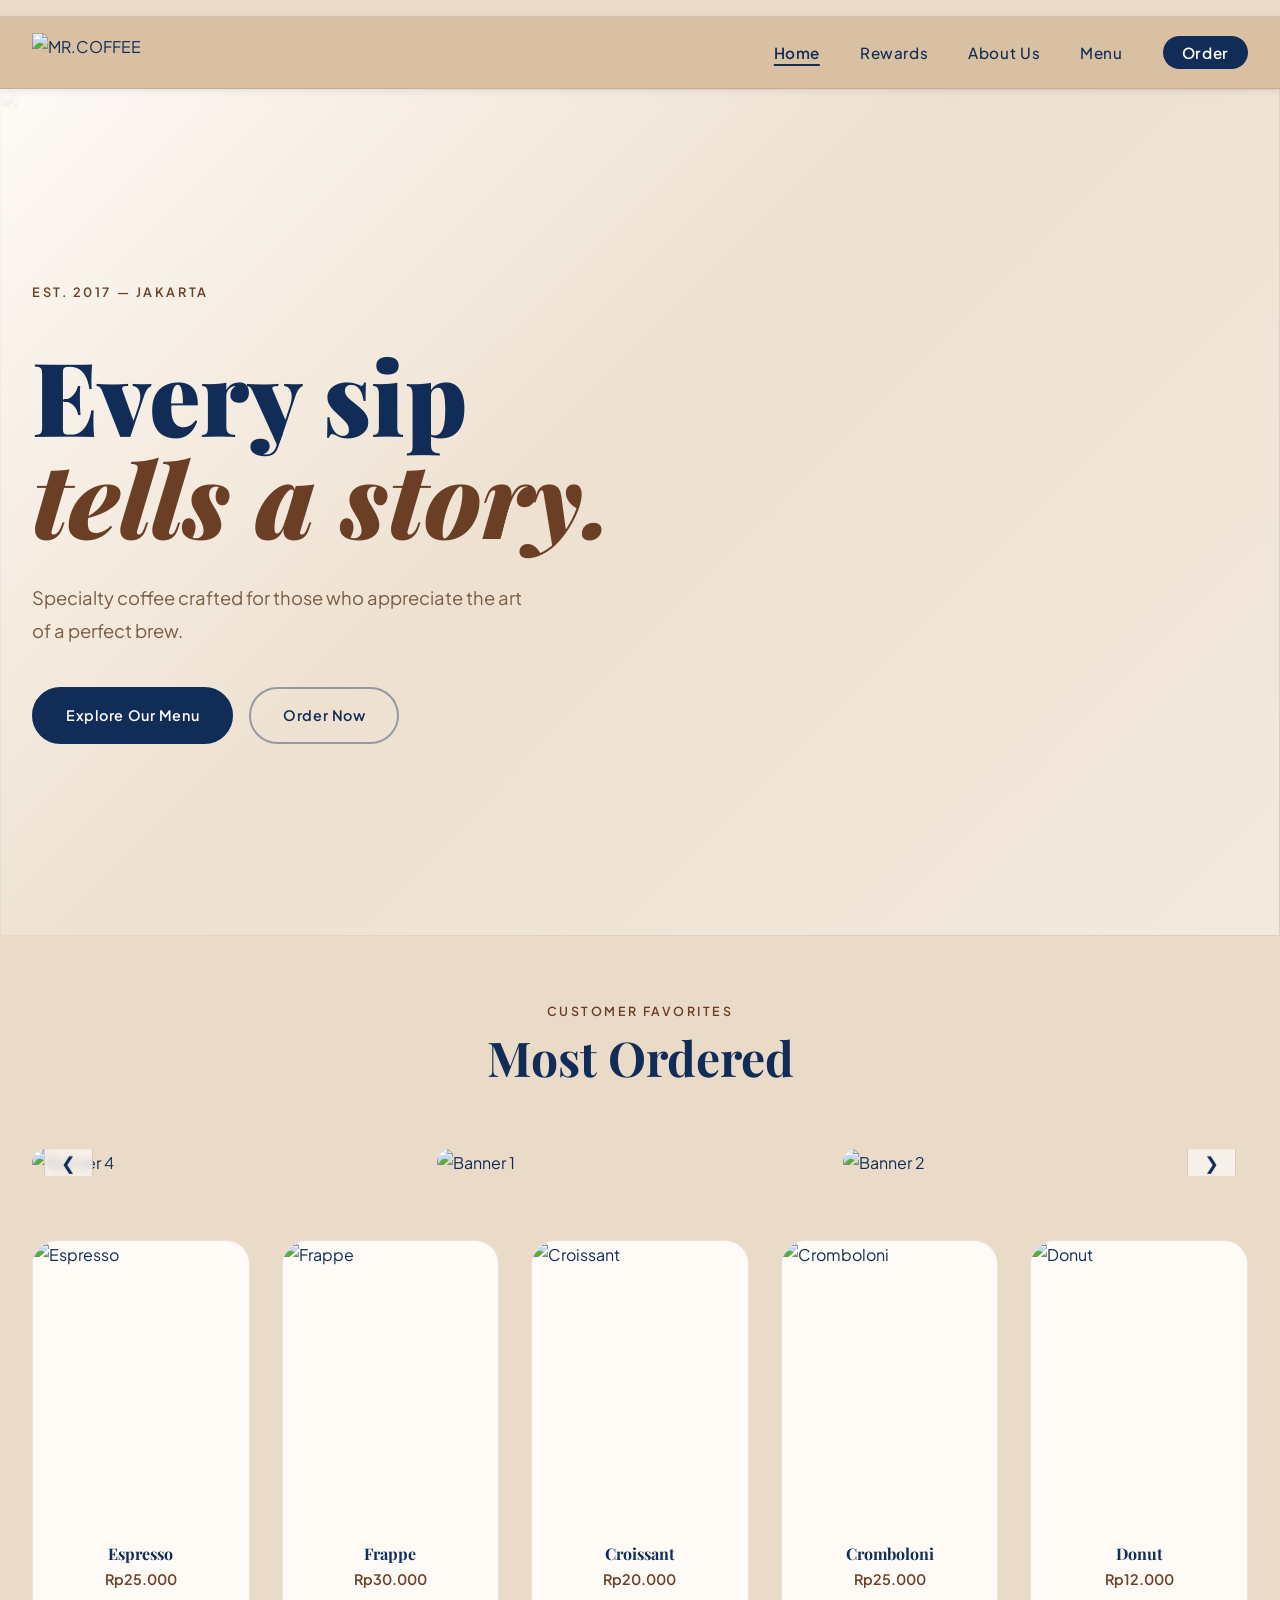
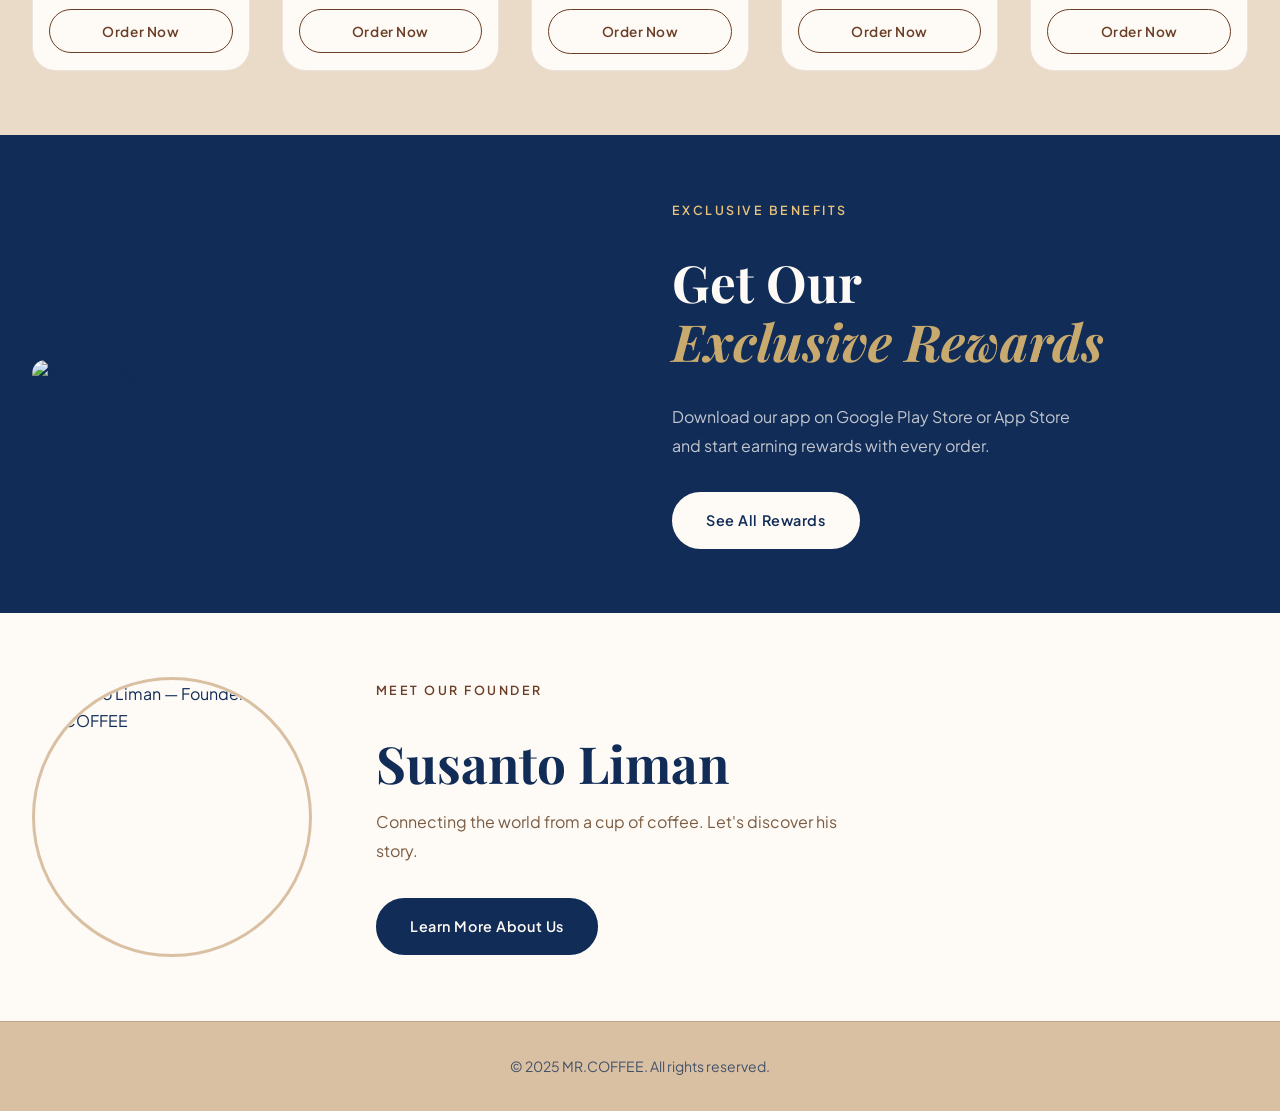
==== index.html @ 48918b50 "revamp: add anime.js library and polish ui and ux" ====
<!DOCTYPE html>
<html lang="en">
<head>
  <meta charset="UTF-8">
  <meta name="viewport" content="width=device-width, initial-scale=1.0">
  <title>MR.COFFEE - Home</title>
  <link rel="shortcut icon" href="assets/icon-mrcoffee.png" type="image/x-icon">
  <link rel="stylesheet" href="styles.css">
</head>
<body>

  <!-- Greeting Bar — #typing-text preserved for script.js -->
  <div class="greeting-bar">
    <h2 id="typing-text" class="typing-greeting"></h2>
  </div>

  <!-- Navbar -->
  <header class="site-header">
    <nav class="navbar">
      <a href="index.html" class="navbar__logo">
        <img src="assets/logo-mrcoffee.png" alt="MR.COFFEE" class="logo">
      </a>
      <ul class="navbar__links">
        <li><a href="index.html" class="active">Home</a></li>
        <li><a href="rewardpage.html">Rewards</a></li>
        <li><a href="aboutpage.html">About Us</a></li>
        <li><a href="menupage.html">Menu</a></li>
        <li><a href="orderpage.html" class="navbar__cta">Order</a></li>
      </ul>
      <button class="navbar__hamburger" id="hamburgerBtn" aria-label="Toggle menu">
        <span></span><span></span><span></span>
      </button>
    </nav>
  </header>

  <!-- Hero Section — full-width editorial layout -->
  <section class="hero">
    <div class="hero__content">
      <p class="hero__eyebrow">Est. 2017 — Jakarta</p>
      <h1 class="hero__title">Every sip<br><em>tells a story.</em></h1>
      <p class="hero__subtitle">Specialty coffee crafted for those who appreciate the art of a perfect brew.</p>
      <div class="hero__actions">
        <a href="menupage.html" class="btn btn--primary">Explore Our Menu</a>
        <a href="orderpage.html" class="btn btn--ghost">Order Now</a>
      </div>
    </div>
    <div class="hero__bg">
      <img src="assets/bannerhome.png" alt="" aria-hidden="true">
      <div class="hero__bg-overlay"></div>
    </div>
  </section>

  <!-- Most Ordered Section -->
  <section class="most-ordered">
    <div class="container">
      <div class="section-header reveal">
        <p class="section-eyebrow">Customer Favorites</p>
        <h2 class="section-title">Most Ordered</h2>
      </div>

      <!-- Slider — all classes preserved for script.js -->
      <div class="slider-container reveal">
        <button class="nav left">&#10094;</button>
        <div class="slider-track">
          <!-- Duplicate last slide for infinite effect -->
          <div class="slide"><img src="assets/slidebanner2.png" alt="Banner 4" /></div>
          <!-- Main slides -->
          <div class="slide"><img src="assets/slidebanner1.png" alt="Banner 1" /></div>
          <div class="slide"><img src="assets/slidebanner4.png" alt="Banner 2" /></div>
          <div class="slide"><img src="assets/slidebanner3.png" alt="Banner 3" /></div>
          <div class="slide"><img src="assets/slidebanner2.png" alt="Banner 4" /></div>
          <!-- Duplicate first slide for infinite effect -->
          <div class="slide"><img src="assets/slidebanner1.png" alt="Banner 1" /></div>
        </div>
        <button class="nav right">&#10095;</button>
      </div>

      <!-- Product Cards — .product-card + data-category preserved for script.js -->
      <div class="product-list">
        <div class="product-card" data-category="espresso">
          <div class="product-card__img-wrap">
            <img src="assets/coffee-with-frothing-pouring-from-espresso-machine.jpg" alt="Espresso">
          </div>
          <div class="product-card__body">
            <h4>Espresso</h4>
            <p class="product-card__price">Rp25.000</p>
            <a href="orderpage.html" class="btn btn--card">Order Now</a>
          </div>
        </div>

        <div class="product-card" data-category="frappe">
          <div class="product-card__img-wrap">
            <img src="assets/aromatic-frappuccino-table.jpg" alt="Frappe">
          </div>
          <div class="product-card__body">
            <h4>Frappe</h4>
            <p class="product-card__price">Rp30.000</p>
            <a href="orderpage.html" class="btn btn--card">Order Now</a>
          </div>
        </div>

        <div class="product-card" data-category="bread">
          <div class="product-card__img-wrap">
            <img src="assets/french-croissants-cardboard-box-cloth.jpg" alt="Croissant">
          </div>
          <div class="product-card__body">
            <h4>Croissant</h4>
            <p class="product-card__price">Rp20.000</p>
            <a href="orderpage.html" class="btn btn--card">Order Now</a>
          </div>
        </div>

        <div class="product-card" data-category="bread">
          <div class="product-card__img-wrap">
            <img src="assets/cromboloni.jpg" alt="Cromboloni">
          </div>
          <div class="product-card__body">
            <h4>Cromboloni</h4>
            <p class="product-card__price">Rp25.000</p>
            <a href="orderpage.html" class="btn btn--card">Order Now</a>
          </div>
        </div>

        <div class="product-card" data-category="bread">
          <div class="product-card__img-wrap">
            <img src="assets/Maple Glazed Donuts [1_5 Hours] – Chasety.jpg" alt="Donut">
          </div>
          <div class="product-card__body">
            <h4>Donut</h4>
            <p class="product-card__price">Rp12.000</p>
            <a href="orderpage.html" class="btn btn--card">Order Now</a>
          </div>
        </div>
      </div>
    </div>
  </section>

  <!-- Rewards Highlight -->
  <section class="rewards-highlight">
    <div class="rewards-highlight__inner container">
      <div class="rewards-highlight__image reveal">
        <img src="assets/reward-section.png" alt="Rewards App">
      </div>
      <div class="rewards-highlight__content reveal">
        <p class="section-eyebrow">Exclusive Benefits</p>
        <h2>Get Our<br><em>Exclusive Rewards</em></h2>
        <p>Download our app on Google Play Store or App Store and start earning rewards with every order.</p>
        <a href="rewardpage.html" class="btn btn--primary">See All Rewards</a>
      </div>
    </div>
  </section>

  <!-- CEO Teaser -->
  <section class="ceo-teaser">
    <div class="container">
      <div class="ceo-teaser__inner reveal">
        <div class="ceo-teaser__image">
          <img src="assets/cafeownerimg.png" alt="Susanto Liman — Founder of MR.COFFEE">
        </div>
        <div class="ceo-teaser__content">
          <p class="section-eyebrow">Meet Our Founder</p>
          <h2>Susanto Liman</h2>
          <p>Connecting the world from a cup of coffee. Let's discover his story.</p>
          <a href="aboutpage.html" class="btn btn--primary">Learn More About Us</a>
        </div>
      </div>
    </div>
  </section>

  <!-- ============================================================
       BACKWARD COMPATIBILITY — Hidden sections for script.js
       script.js doesn't actually read these, but kept for safety.
       ============================================================ -->
  <section class="ceo" style="display:none" aria-hidden="true">
    <img src="assets/cafeownerimg.png" alt="CEO">
    <h4>Susanto Liman</h4>
    <p>Connecting the world from a cup of coffee.</p>
    <a href="aboutpage.html" class="btn-au">Learn More About Us</a>
  </section>

  <footer class="site-footer">
    <div class="container">
      <p class="site-footer__copy">&copy; 2025 MR.COFFEE. All rights reserved.</p>
    </div>
  </footer>

  <script src="script.js" defer></script>
  <script type="module" src="animations.js"></script>
</body>
</html>
---- styles.css ----
/* ============================================================
   MR.COFFEE — Design System
   Palette: Warm Light (coklat muda, cream, navy)
   Fonts: Playfair Display + Plus Jakarta Sans
   ============================================================ */

@import url('https://fonts.googleapis.com/css2?family=Playfair+Display:ital,wght@0,400;0,700;0,900;1,400;1,700&family=Plus+Jakarta+Sans:wght@300;400;500;600;700&display=swap');

/* ============================================================
   CSS CUSTOM PROPERTIES
   ============================================================ */
:root {
  /* Warm Light Palette */
  --color-bg:           #FEFAF6;
  --color-surface:      #EADBC8;
  --color-surface-2:    #F5ECD7;
  --color-surface-dark: #102C57;
  --color-brown:        #6b3e26;
  --color-brown-light:  #DAC0A3;
  --color-gold:         #c8a96e;
  --color-gold-light:   #e8c17a;
  --color-cream:        #FEFAF6;
  --color-navy:         #102C57;
  --color-navy-deep:    #051937;
  --color-text:         #102C57;
  --color-text-muted:   #7a5c42;
  --color-border:       rgba(107, 62, 38, 0.2);
  --color-border-light: rgba(107, 62, 38, 0.12);

  /* Typography */
  --font-display: 'Playfair Display', Georgia, serif;
  --font-body:    'Plus Jakarta Sans', system-ui, sans-serif;

  /* Spacing */
  --space-xs: 0.5rem;
  --space-sm: 1rem;
  --space-md: 2rem;
  --space-lg: 4rem;
  --space-xl: 8rem;

  /* Border Radius */
  --radius-sm:   8px;
  --radius-md:   16px;
  --radius-lg:   24px;
  --radius-full: 9999px;

  /* Shadows */
  --shadow-sm: 0 2px 8px rgba(16, 44, 87, 0.08);
  --shadow-md: 0 8px 32px rgba(16, 44, 87, 0.12);
  --shadow-lg: 0 24px 64px rgba(16, 44, 87, 0.18);

  /* Transitions */
  --transition: 0.3s ease;

  /* Layout */
  --navbar-height: 72px;
}

/* ============================================================
   RESET
   ============================================================ */
*, *::before, *::after {
  margin: 0;
  padding: 0;
  box-sizing: border-box;
}

html { scroll-behavior: smooth; }

body {
  font-family: var(--font-body);
  background-color: var(--color-bg);
  color: var(--color-text);
  line-height: 1.7;
  overflow-x: hidden;
  -webkit-font-smoothing: antialiased;
}

img   { max-width: 100%; height: auto; display: block; }
a     { text-decoration: none; color: inherit; }
ul    { list-style: none; }
button { font-family: var(--font-body); cursor: pointer; }

/* ============================================================
   TYPOGRAPHY
   ============================================================ */
h1, h2, h3, h4 {
  font-family: var(--font-display);
  line-height: 1.15;
  color: var(--color-navy);
}

h1 { font-size: clamp(2.5rem, 6vw, 5rem);   font-weight: 900; }
h2 { font-size: clamp(2rem, 4vw, 3.5rem);   font-weight: 700; }
h3 { font-size: clamp(1.5rem, 3vw, 2.5rem); font-weight: 700; }
h4 { font-size: clamp(1.1rem, 2vw, 1.5rem); font-weight: 700; font-family: var(--font-body); }

p {
  font-family: var(--font-body);
  font-size: 1rem;
  color: var(--color-text-muted);
  line-height: 1.8;
}

.text-gold   { color: var(--color-gold); }
.text-navy   { color: var(--color-navy); }
.text-brown  { color: var(--color-brown); }
.text-center { text-align: center; }

/* ============================================================
   LAYOUT
   ============================================================ */
.container {
  width: 100%;
  max-width: 1280px;
  margin: 0 auto;
  padding: 0 var(--space-md);
}

section { padding: var(--space-lg) 0; }

/* ============================================================
   REVEAL UTILITY
   CRITICAL FIX: opacity:0 only via JS-added class .will-animate
   Never block interactivity from CSS alone
   ============================================================ */
.will-animate {
  opacity: 0;
  transform: translateY(32px);
  /* pointer-events stays active — never block clicks */
}

/* Backward compat: old .reveal class gets same treatment */
.reveal {
  /* intentionally no opacity:0 here — JS handles it safely */
}

/* ============================================================
   NAVBAR — Coklat Muda (sama seperti design awal)
   ============================================================ */
.site-header {
  position: sticky;
  top: 0;
  z-index: 1000;
  width: 100%;
}

.navbar {
  display: flex;
  align-items: center;
  justify-content: space-between;
  padding: 0 var(--space-md);
  height: var(--navbar-height);
  background-color: var(--color-brown-light);   /* #DAC0A3 — coklat muda */
  border-bottom: 1px solid rgba(107, 62, 38, 0.15);
  box-shadow: 0 2px 8px rgba(16, 44, 87, 0.08);
}

.navbar__logo .logo {
  height: 40px;
  width: auto;
}

.navbar__links {
  display: flex;
  align-items: center;
  gap: 2.5rem;
}

.navbar__links a {
  font-family: var(--font-body);
  font-size: 0.95rem;
  font-weight: 500;
  letter-spacing: 0.04em;
  color: var(--color-navy);
  transition: color var(--transition);
  position: relative;
}

.navbar__links a::after {
  content: '';
  position: absolute;
  bottom: -4px;
  left: 50%;
  transform: translateX(-50%);
  width: 0;
  height: 2px;
  background: var(--color-navy);
  transition: width var(--transition);
}

.navbar__links a:hover         { color: var(--color-cream); }
.navbar__links a.active        { color: var(--color-navy); font-weight: 600; }
.navbar__links a:hover::after,
.navbar__links a.active::after { width: 100%; }

/* Order CTA pill */
.navbar__cta {
  background: var(--color-navy) !important;
  color: var(--color-cream) !important;
  padding: 0.45rem 1.2rem;
  border-radius: var(--radius-full);
  font-weight: 600 !important;
  transition: background var(--transition), transform var(--transition) !important;
}

.navbar__cta:hover {
  background: var(--color-navy-deep) !important;
  transform: translateY(-1px);
  color: var(--color-cream) !important;
}

.navbar__cta::after,
.navbar__cta.active::after { display: none !important; }

/* Hamburger */
.navbar__hamburger {
  display: none;
  flex-direction: column;
  gap: 5px;
  background: none;
  border: none;
  padding: 4px;
}

.navbar__hamburger span {
  display: block;
  width: 24px;
  height: 2px;
  background: var(--color-navy);
  border-radius: 2px;
  transition: var(--transition);
}

.navbar__hamburger.open span:nth-child(1) { transform: translateY(7px) rotate(45deg); }
.navbar__hamburger.open span:nth-child(2) { opacity: 0; }
.navbar__hamburger.open span:nth-child(3) { transform: translateY(-7px) rotate(-45deg); }

@media (max-width: 768px) {
  .navbar__hamburger { display: flex; }

  .navbar__links {
    display: none;
    position: absolute;
    top: var(--navbar-height);
    left: 0; right: 0;
    flex-direction: column;
    gap: 0;
    background: var(--color-brown-light);
    border-bottom: 1px solid var(--color-border);
    padding: var(--space-sm) 0;
    box-shadow: 0 4px 12px rgba(0,0,0,0.1);
  }

  .navbar__links.open { display: flex; }
  .navbar__links li   { width: 100%; }

  .navbar__links a {
    display: block;
    padding: 0.875rem var(--space-md);
    font-size: 1rem;
  }

  .navbar__cta {
    margin: 0.5rem var(--space-md) !important;
    text-align: center;
    display: block !important;
  }
}

/* ============================================================
   FOOTER
   ============================================================ */
.site-footer {
  padding: var(--space-md);
  border-top: 1px solid var(--color-border);
  background: var(--color-brown-light);
  text-align: center;
}

.site-footer__copy {
  font-size: 0.875rem;
  color: var(--color-navy);
  font-family: var(--font-body);
  opacity: 0.75;
}

/* ============================================================
   BUTTONS
   ============================================================ */
.btn {
  display: inline-flex;
  align-items: center;
  justify-content: center;
  padding: 0.875rem 2rem;
  font-family: var(--font-body);
  font-size: 0.9rem;
  font-weight: 600;
  letter-spacing: 0.04em;
  border-radius: var(--radius-full);
  border: 2px solid transparent;
  transition: all var(--transition);
  cursor: pointer;
  white-space: nowrap;
  text-decoration: none;
}

.btn--primary {
  background: var(--color-navy);
  color: var(--color-cream);
  border-color: var(--color-navy);
}
.btn--primary:hover {
  background: var(--color-navy-deep);
  border-color: var(--color-navy-deep);
  transform: translateY(-2px);
  box-shadow: 0 8px 24px rgba(16, 44, 87, 0.25);
}

.btn--ghost {
  background: transparent;
  color: var(--color-navy);
  border-color: rgba(16, 44, 87, 0.4);
}
.btn--ghost:hover {
  border-color: var(--color-navy);
  background: rgba(16, 44, 87, 0.06);
  transform: translateY(-2px);
}

.btn--card {
  background: transparent;
  color: var(--color-brown);
  border-color: var(--color-brown);
  border-width: 1.5px;
  padding: 0.6rem 1.5rem;
  font-size: 0.85rem;
  width: 100%;
  margin-top: var(--space-sm);
}
.btn--card:hover {
  background: var(--color-brown);
  color: var(--color-cream);
}

.btn--full { width: 100%; margin-top: var(--space-sm); }
.btn--sm   { padding: 0.5rem 1.25rem; font-size: 0.85rem; }

/* ============================================================
   SECTION HEADER
   ============================================================ */
.section-header {
  text-align: center;
  margin-bottom: var(--space-lg);
}

.section-eyebrow {
  font-family: var(--font-body);
  font-size: 0.78rem;
  font-weight: 600;
  letter-spacing: 0.2em;
  text-transform: uppercase;
  color: var(--color-brown);
  margin-bottom: 0.5rem;
  display: block;
}

.section-title {
  font-family: var(--font-display);
  font-size: clamp(2rem, 4vw, 3rem);
  color: var(--color-navy);
  margin: 0;
  text-align: center;
  font-weight: 700;
}

.section-title em {
  color: var(--color-brown);
  font-style: italic;
}

/* ============================================================
   PAGE HERO (Menu, Order pages)
   ============================================================ */
.page-hero {
  padding: var(--space-xl) 0 var(--space-lg);
  text-align: center;
  background: var(--color-surface);
  border-bottom: 1px solid var(--color-border);
}

.page-hero__title {
  font-size: clamp(3rem, 8vw, 6rem);
  font-weight: 900;
  color: var(--color-navy);
  margin: var(--space-xs) 0 var(--space-sm);
}

.page-hero__title em {
  color: var(--color-brown);
  font-style: italic;
}

.page-hero__sub {
  font-size: 1.05rem;
  color: var(--color-text-muted);
  max-width: 480px;
  margin: 0 auto;
}

/* ============================================================
   GREETING BAR
   ============================================================ */
.greeting-bar {
  background: var(--color-surface);
  border-bottom: 1px solid var(--color-border-light);
  padding: 0.5rem var(--space-md);
  text-align: center;
}

.typing-greeting {
  font-family: var(--font-body);
  font-size: 0.85rem;
  font-weight: 600;
  color: var(--color-navy);
  letter-spacing: 0.04em;
  margin: 0;
  line-height: 1.5;
}

/* ============================================================
   HERO SECTION (Homepage)
   ============================================================ */
.hero {
  position: relative;
  min-height: 92vh;
  display: flex;
  align-items: center;
  overflow: hidden;
}

.hero__bg {
  position: absolute;
  inset: 0;
  z-index: 0;
}

.hero__bg img {
  width: 100%;
  height: 100%;
  object-fit: cover;
  object-position: center;
}

.hero__bg-overlay {
  position: absolute;
  inset: 0;
  background: linear-gradient(
    135deg,
    rgba(254, 250, 246, 0.93) 0%,
    rgba(234, 219, 200, 0.82) 45%,
    rgba(234, 219, 200, 0.55) 100%
  );
}

.hero__content {
  position: relative;
  z-index: 1;
  width: 100%;
  max-width: 1280px;
  margin: 0 auto;
  padding: var(--space-xl) var(--space-md);
  display: flex;
  flex-direction: column;
  align-items: flex-start;
  gap: var(--space-md);
}

.hero__eyebrow {
  font-family: var(--font-body);
  font-size: 0.8rem;
  font-weight: 600;
  letter-spacing: 0.2em;
  text-transform: uppercase;
  color: var(--color-brown);
  margin-bottom: var(--space-xs);
  display: block;
}

.hero__title {
  font-size: clamp(3.5rem, 8vw, 7rem);
  font-weight: 900;
  line-height: 1.0;
  color: var(--color-navy);
  max-width: 700px;
}

.hero__title em {
  font-style: italic;
  color: var(--color-brown);
}

.hero__subtitle {
  font-size: 1.15rem;
  color: var(--color-text-muted);
  max-width: 500px;
  line-height: 1.8;
}

.hero__actions {
  display: flex;
  gap: var(--space-sm);
  flex-wrap: wrap;
  margin-top: var(--space-xs);
}

/* No .hero__visual — coffee SVG removed */

@media (max-width: 768px) {
  .hero__content {
    align-items: center;
    text-align: center;
    padding: var(--space-lg) var(--space-md);
  }
  .hero__subtitle { margin: 0 auto; }
  .hero__actions  { justify-content: center; }
}

/* ============================================================
   MOST ORDERED (Homepage)
   ============================================================ */
.most-ordered {
  background: var(--color-surface);
  padding: var(--space-lg) 0;
}

/* ============================================================
   SLIDER
   ============================================================ */
.slider-container {
  position: relative;
  max-width: 100%;
  margin: 0 0 var(--space-lg) 0;
  overflow: hidden;
  border-radius: var(--radius-lg);
}

.slider-track {
  display: flex;
  transition: transform 0.5s ease-in-out;
}

.slide {
  min-width: 100%;
  box-sizing: border-box;
}

.slide img {
  width: 100%;
  border-radius: var(--radius-lg);
  display: block;
}

.nav {
  position: absolute;
  top: 50%;
  transform: translateY(-50%);
  background: rgba(254, 250, 246, 0.7);
  border: 1px solid var(--color-border);
  color: var(--color-navy);
  font-size: 1.1rem;
  padding: 0.7rem 1rem;
  cursor: pointer;
  z-index: 10;
  border-radius: var(--radius-sm);
  transition: background var(--transition);
  backdrop-filter: blur(4px);
}
.nav:hover  { background: var(--color-brown-light); }
.nav.left   { left: 12px; }
.nav.right  { right: 12px; }

@media (min-width: 600px) { .slide { min-width: 50%; } }
@media (min-width: 900px) { .slide { min-width: 33.3333%; } }

/* ============================================================
   PRODUCT CARDS
   ============================================================ */
.product-list {
  display: grid;
  grid-template-columns: repeat(auto-fill, minmax(200px, 1fr));
  gap: var(--space-md);
  justify-items: center;
}

.product-card {
  background: var(--color-bg);
  border: 1px solid var(--color-border-light);
  border-radius: var(--radius-lg);
  overflow: hidden;
  width: 100%;
  max-width: 240px;
  transition: transform var(--transition), box-shadow var(--transition), border-color var(--transition);
}

.product-card:hover {
  transform: translateY(-6px);
  box-shadow: var(--shadow-md);
  border-color: var(--color-brown);
}

.product-card__img-wrap {
  width: 100%;
  aspect-ratio: 3 / 4;
  overflow: hidden;
}

.product-card__img-wrap img {
  width: 100%;
  height: 100%;
  object-fit: cover;
  transition: transform 0.5s ease;
}

.product-card:hover .product-card__img-wrap img {
  transform: scale(1.05);
}

.product-card__body {
  padding: 1rem;
  text-align: center;
  background: var(--color-bg);
}

.product-card__body h4 {
  font-family: var(--font-display);
  font-size: 1rem;
  color: var(--color-navy);
  margin-bottom: 0.25rem;
  font-weight: 700;
}

.product-card__price {
  font-family: var(--font-body);
  font-size: 0.9rem;
  color: var(--color-brown);
  font-weight: 600;
  margin-bottom: 0;
}

/* FilterMenu display overrides must work */
.product-card[style*="display: none"]  { display: none !important; }
.product-card[style*="display: block"] { display: block !important; }

@media (max-width: 600px) {
  .product-list {
    display: flex;
    flex-wrap: nowrap;
    overflow-x: auto;
    justify-content: flex-start;
    gap: 1em;
    padding-bottom: 1em;
    scroll-snap-type: x mandatory;
  }
  .product-card {
    flex: 0 0 auto;
    min-width: 200px;
    max-width: 220px;
    scroll-snap-align: start;
  }
}

/* ============================================================
   MENU FILTER
   ============================================================ */
.menu-filter {
  padding: var(--space-md) 0;
  background: var(--color-bg);
  border-bottom: 1px solid var(--color-border-light);
  position: sticky;
  top: var(--navbar-height);
  z-index: 100;
  backdrop-filter: blur(6px);
}

.filter-buttons {
  display: flex;
  gap: 0.75rem;
  justify-content: center;
  flex-wrap: wrap;
}

.filter-btn {
  font-family: var(--font-body);
  font-size: 0.85rem;
  font-weight: 500;
  letter-spacing: 0.04em;
  padding: 0.5rem 1.25rem;
  border-radius: var(--radius-full);
  border: 1.5px solid var(--color-border);
  background: transparent;
  color: var(--color-text-muted);
  transition: all var(--transition);
  cursor: pointer;
}
.filter-btn:hover         { border-color: var(--color-brown); color: var(--color-brown); }
.filter-btn.active-filter { background: var(--color-brown); border-color: var(--color-brown); color: var(--color-cream); font-weight: 600; }

/* ============================================================
   MENU GRID
   ============================================================ */
.menu-grid {
  padding: var(--space-lg) 0;
  background: var(--color-bg);
}

.menu-items {
  display: grid;
  grid-template-columns: repeat(auto-fill, minmax(200px, 1fr));
  gap: var(--space-md);
  justify-items: center;
}

/* ============================================================
   REWARDS HIGHLIGHT (Homepage)
   ============================================================ */
.rewards-highlight {
  padding: var(--space-lg) 0;
  background: var(--color-surface-dark);
}

.rewards-highlight__inner {
  display: grid;
  grid-template-columns: 1fr 1fr;
  align-items: center;
  gap: var(--space-lg);
}

.rewards-highlight__image img {
  border-radius: var(--radius-lg);
  width: 100%;
  max-width: 480px;
}

.rewards-highlight__content h2 {
  margin: var(--space-sm) 0 var(--space-md);
  color: var(--color-cream);
}

.rewards-highlight__content h2 em {
  color: var(--color-gold);
}

.rewards-highlight__content .section-eyebrow { color: var(--color-gold-light); }

.rewards-highlight__content p {
  max-width: 400px;
  margin-bottom: var(--space-md);
  color: rgba(254, 250, 246, 0.75);
}

.rewards-highlight__content .btn--primary {
  background: var(--color-cream);
  color: var(--color-navy);
  border-color: var(--color-cream);
}
.rewards-highlight__content .btn--primary:hover {
  background: var(--color-brown-light);
  border-color: var(--color-brown-light);
}

@media (max-width: 900px) {
  .rewards-highlight__inner {
    grid-template-columns: 1fr;
    text-align: center;
  }
  .rewards-highlight__image img { margin: 0 auto; }
  .rewards-highlight__content p { margin: 0 auto var(--space-md); }
}

/* ============================================================
   CEO TEASER (Homepage)
   ============================================================ */
.ceo-teaser {
  padding: var(--space-lg) 0;
  background: var(--color-bg);
}

.ceo-teaser__inner {
  display: grid;
  grid-template-columns: auto 1fr;
  align-items: center;
  gap: var(--space-lg);
}

.ceo-teaser__image img {
  width: 280px;
  height: 280px;
  object-fit: cover;
  border-radius: var(--radius-full);
  border: 3px solid var(--color-brown-light);
}

.ceo-teaser__content h2 { margin: var(--space-sm) 0 var(--space-sm); }
.ceo-teaser__content p  { max-width: 480px; margin-bottom: var(--space-md); }

@media (max-width: 768px) {
  .ceo-teaser__inner {
    grid-template-columns: 1fr;
    text-align: center;
  }
  .ceo-teaser__image img { margin: 0 auto; width: 200px; height: 200px; }
  .ceo-teaser__content p { margin: 0 auto var(--space-md); }
}

/* ============================================================
   CEO HERO (About Page)
   ============================================================ */
.ceo-hero {
  position: relative;
  min-height: 80vh;
  display: flex;
  align-items: flex-end;
  overflow: hidden;
}

.ceo-hero__bg {
  position: absolute;
  inset: 0;
}

.ceo-hero__bg img {
  width: 100%;
  height: 100%;
  object-fit: cover;
  object-position: top center;
}

.ceo-hero__overlay {
  position: absolute;
  inset: 0;
  background: linear-gradient(
    to top,
    rgba(254, 250, 246, 1) 0%,
    rgba(234, 219, 200, 0.7) 40%,
    rgba(234, 219, 200, 0.2) 100%
  );
}

.ceo-hero__content {
  position: relative;
  z-index: 1;
  padding: var(--space-xl) var(--space-md) var(--space-lg);
}

.ceo-hero__name {
  font-size: clamp(3.5rem, 9vw, 7rem);
  font-weight: 900;
  line-height: 1;
  color: var(--color-navy);
  margin: var(--space-xs) 0 var(--space-md);
}

.ceo-hero__name em {
  color: var(--color-brown);
  font-style: italic;
}

.ceo-hero__bio {
  max-width: 560px;
  font-size: 1.05rem;
  color: var(--color-text-muted);
  line-height: 1.8;
}

/* ============================================================
   MISSION & VISION (About Page)
   ============================================================ */
.mission-vision-story {
  padding: var(--space-xl) 0;
  background: var(--color-surface);
}

.mv-grid {
  display: grid;
  grid-template-columns: 1fr 1fr;
  gap: var(--space-md);
}

.mv-card {
  background: var(--color-bg);
  border: 1px solid var(--color-border);
  border-radius: var(--radius-lg);
  padding: var(--space-md) var(--space-md) var(--space-lg);
  position: relative;
  overflow: hidden;
  /* CRITICAL: never hide or block — opacity set by JS only after IntersectionObserver */
}

.mv-card::before {
  content: '';
  position: absolute;
  top: 0; left: 0; right: 0;
  height: 3px;
  background: linear-gradient(90deg, var(--color-brown), transparent);
}

.mv-card__number {
  font-family: var(--font-display);
  font-size: 5rem;
  font-weight: 900;
  color: var(--color-brown);
  opacity: 0.1;
  position: absolute;
  top: -1rem;
  right: 1rem;
  line-height: 1;
  pointer-events: none;
}

.mv-card h3 {
  font-size: 1.5rem;
  color: var(--color-navy);
  margin-bottom: var(--space-md);
}

.mv-list {
  list-style: none;
  display: flex;
  flex-direction: column;
  gap: 0.75rem;
}

.mv-list li {
  font-family: var(--font-body);
  font-size: 0.95rem;
  color: var(--color-text-muted);
  padding-left: 1.25rem;
  position: relative;
  line-height: 1.7;
}

.mv-list li::before {
  content: '—';
  position: absolute;
  left: 0;
  color: var(--color-brown);
  font-weight: 700;
}

@media (max-width: 768px) {
  .mv-grid { grid-template-columns: 1fr; }
}

/* ============================================================
   TIMELINE (About Page)
   ============================================================ */
.story-section {
  padding: var(--space-xl) 0;
  background: var(--color-bg);
}

.timeline-container {
  position: relative;
  margin-top: var(--space-md);
}

.timeline {
  position: relative;
  width: 100%;
  max-width: 900px;
  margin: 0 auto;
  padding: var(--space-md) 0;
}

.timeline::before {
  content: '';
  position: absolute;
  top: 0; bottom: 0;
  left: 50%;
  width: 2px;
  background: linear-gradient(to bottom, transparent, var(--color-brown-light), transparent);
  transform: translateX(-50%);
}

.timeline-block {
  position: relative;
  width: 50%;
  padding: 0 var(--space-md) var(--space-lg);
  box-sizing: border-box;
}

.timeline-block.left  { padding-right: calc(var(--space-md) + 20px); text-align: right; }
.timeline-block.right { left: 50%; padding-left: calc(var(--space-md) + 20px); text-align: left; }

.content-box {
  background: var(--color-surface);
  border: 1px solid var(--color-border-light);
  border-radius: var(--radius-md);
  padding: var(--space-md);
  transition: border-color var(--transition), box-shadow var(--transition);
}

.content-box:hover {
  border-color: var(--color-brown);
  box-shadow: 0 4px 20px rgba(107, 62, 38, 0.12);
}

.content-box h4 {
  font-family: var(--font-display);
  font-size: 1.1rem;
  color: var(--color-brown);
  margin-bottom: 0.5rem;
  font-weight: 700;
}

.content-box p {
  font-size: 0.9rem;
  color: var(--color-text-muted);
  line-height: 1.7;
}

.timeline-block .dot {
  position: absolute;
  top: 1.5rem;
  width: 14px; height: 14px;
  background: var(--color-brown);
  border-radius: 50%;
  border: 2px solid var(--color-bg);
  box-shadow: 0 0 10px rgba(107, 62, 38, 0.4);
  z-index: 3;
}

.timeline-block.left .dot  { right: -7px; }
.timeline-block.right .dot { left: -7px; }

@media (max-width: 768px) {
  .timeline::before { left: 24px; }

  .timeline-block {
    width: 100%;
    padding-left: 56px;
    padding-right: var(--space-sm);
    text-align: left;
  }

  .timeline-block.right { left: 0; }

  .timeline-block.left .dot,
  .timeline-block.right .dot { left: 17px; right: auto; }
}

/* ============================================================
   DOWNLOAD SECTION (Rewards Page)
   ============================================================ */
.download-section {
  padding: var(--space-xl) 0;
  background: var(--color-surface);
}

.download-section__inner {
  display: grid;
  grid-template-columns: 1fr 1fr;
  align-items: center;
  gap: var(--space-lg);
}

.download-section__image img {
  border-radius: var(--radius-lg);
  width: 100%;
  max-width: 420px;
}

.download-section__title {
  font-size: clamp(2.5rem, 6vw, 5rem);
  margin: var(--space-sm) 0 var(--space-md);
  font-weight: 900;
  color: var(--color-navy);
}

.download-section__title em {
  color: var(--color-brown);
  font-style: italic;
}

.download-section__content p {
  max-width: 380px;
  margin-bottom: var(--space-md);
}

.download-buttons {
  display: flex;
  flex-direction: column;
  gap: var(--space-sm);
  width: fit-content;
}

.download-btn img {
  height: 48px;
  width: auto;
  transition: transform var(--transition), filter var(--transition);
}

.download-btn:hover img {
  transform: translateY(-3px);
  filter: brightness(1.05) drop-shadow(0 4px 8px rgba(0,0,0,0.15));
}

@media (max-width: 768px) {
  .download-section__inner { grid-template-columns: 1fr; text-align: center; }
  .download-section__image img { margin: 0 auto; }
  .download-buttons { margin: 0 auto; }
  .download-section__content p { margin: 0 auto var(--space-md); }
}

/* ============================================================
   PROMO BANNER
   ============================================================ */
.promo-banner-wrap { overflow: hidden; }
.promo-banner-img  { width: 100%; display: block; }

/* ============================================================
   REWARDS SECTION
   ============================================================ */
.rewards-section {
  padding: var(--space-xl) 0;
  background: var(--color-bg);
}

.rewards-list {
  display: grid;
  grid-template-columns: repeat(auto-fill, minmax(220px, 1fr));
  gap: var(--space-md);
  margin-top: var(--space-md);
  justify-items: center;
}

.reward-item {
  background: var(--color-bg);
  border: 1px solid var(--color-border-light);
  border-radius: var(--radius-lg);
  overflow: hidden;
  width: 100%;
  max-width: 260px;
  position: relative;
  transition: transform var(--transition), border-color var(--transition), box-shadow var(--transition);
}

.reward-item:hover {
  transform: translateY(-6px);
  border-color: var(--color-brown);
  box-shadow: 0 16px 40px rgba(107, 62, 38, 0.15);
}

.reward-item__badge {
  position: absolute;
  top: 12px; left: 12px;
  background: var(--color-brown);
  color: var(--color-cream);
  font-family: var(--font-body);
  font-size: 0.65rem;
  font-weight: 700;
  letter-spacing: 0.1em;
  padding: 0.2rem 0.5rem;
  border-radius: var(--radius-sm);
  z-index: 2;
}

.reward-item img.exclusive-banner {
  width: 100%;
  height: auto;
  display: block;
  aspect-ratio: 4 / 3;
  object-fit: cover;
}

.reward-item__body {
  padding: var(--space-sm);
  text-align: center;
}

.reward-item__body h4 {
  font-family: var(--font-display);
  font-size: 1rem;
  color: var(--color-navy);
  margin-bottom: 0.25rem;
  font-weight: 700;
}

.reward-item__body p {
  font-size: 0.85rem;
  color: var(--color-text-muted);
  margin-bottom: var(--space-sm);
}

.reward-claim-btn {
  display: block;
  width: 100%;
  padding: 0.625rem;
  background: transparent;
  border: 1.5px solid var(--color-navy);
  color: var(--color-navy);
  border-radius: var(--radius-full);
  font-family: var(--font-body);
  font-size: 0.8rem;
  font-weight: 600;
  transition: all var(--transition);
  cursor: pointer;
}

.reward-claim-btn:hover {
  background: var(--color-navy);
  color: var(--color-cream);
}

@media (max-width: 600px) {
  .rewards-list {
    display: flex;
    flex-wrap: nowrap;
    overflow-x: auto;
    justify-content: flex-start;
    gap: 1em;
    padding-bottom: 1em;
    scroll-snap-type: x mandatory;
  }
  .reward-item {
    flex: 0 0 auto;
    min-width: 220px;
    scroll-snap-align: start;
  }
}

/* ============================================================
   ORDER SECTION
   ============================================================ */
.order-section {
  padding: var(--space-lg) 0 var(--space-xl);
  background: var(--color-bg);
}

.order-layout {
  display: grid;
  grid-template-columns: 1fr 400px;
  gap: var(--space-md);
  align-items: start;
}

/* Order Form Card */
.order-form-card {
  background: var(--color-bg);
  border: 1.5px solid var(--color-border);
  border-radius: var(--radius-lg);
  padding: var(--space-md) var(--space-lg);
  box-shadow: var(--shadow-sm);
}

.order-form-card__title {
  font-family: var(--font-display);
  font-size: 1.5rem;
  color: var(--color-navy);
  margin-bottom: var(--space-md);
  font-weight: 700;
}

.order-form-card__title--sm {
  font-size: 1.1rem;
  margin-top: var(--space-md);
  margin-bottom: var(--space-sm);
  border-top: 1px solid var(--color-border-light);
  padding-top: var(--space-md);
}

.order-form { display: flex; flex-direction: column; gap: 0; }

.form-row {
  display: grid;
  grid-template-columns: 1fr 1fr 1fr;
  gap: var(--space-sm);
  margin-bottom: var(--space-sm);
}

.form-group {
  display: flex;
  flex-direction: column;
  gap: 0.4rem;
}

.form-group label {
  font-family: var(--font-body);
  font-size: 0.8rem;
  font-weight: 600;
  color: var(--color-navy);
  letter-spacing: 0.04em;
  text-transform: uppercase;
}

.form-group input,
.form-group select,
.form-group textarea {
  font-family: var(--font-body);
  font-size: 0.95rem;
  color: var(--color-navy);
  background: var(--color-surface);
  border: 1.5px solid var(--color-border);
  border-radius: var(--radius-md);
  padding: 0.75rem 1rem;
  transition: border-color var(--transition), box-shadow var(--transition);
  resize: none;
  outline: none;
  -webkit-appearance: none;
  appearance: none;
}

.form-group input:focus,
.form-group select:focus,
.form-group textarea:focus {
  border-color: var(--color-navy);
  box-shadow: 0 0 0 3px rgba(16, 44, 87, 0.1);
}

.form-group select option {
  background: var(--color-bg);
  color: var(--color-navy);
}

.form-group input[readonly] {
  cursor: not-allowed;
  opacity: 0.6;
}

/* Cart Section */
.cart-section {
  background: var(--color-bg);
  border: 1.5px solid var(--color-border);
  border-radius: var(--radius-lg);
  padding: var(--space-md);
  position: sticky;
  top: calc(var(--navbar-height) + var(--space-sm));
  box-shadow: var(--shadow-sm);
}

.cart-section h3 {
  font-family: var(--font-display);
  font-size: 1.5rem;
  color: var(--color-brown);
  margin-bottom: var(--space-md);
  padding-bottom: var(--space-sm);
  border-bottom: 1px solid var(--color-border-light);
  text-align: left;
}

.empty-cart {
  font-family: var(--font-body);
  font-size: 0.9rem;
  color: var(--color-text-muted);
  font-style: italic;
  text-align: center;
  padding: var(--space-md) 0;
}

#cart-items {
  list-style: none;
  display: flex;
  flex-direction: column;
  gap: 0.5rem;
  margin-bottom: var(--space-sm);
  max-height: 300px;
  overflow-y: auto;
}

#cart-items li {
  display: flex;
  justify-content: space-between;
  align-items: center;
  font-family: var(--font-body);
  font-size: 0.9rem;
  color: var(--color-navy);
  padding: 0.625rem var(--space-sm);
  background: var(--color-surface);
  border-radius: var(--radius-sm);
  border: 1px solid var(--color-border-light);
}

#cart-items li .remove-btn {
  background: transparent;
  border: 1px solid var(--color-border);
  color: var(--color-text-muted);
  padding: 0.2rem 0.6rem;
  border-radius: var(--radius-sm);
  font-size: 0.75rem;
  cursor: pointer;
  transition: all var(--transition);
  font-family: var(--font-body);
  flex-shrink: 0;
  margin-left: 0.5rem;
}

#cart-items li .remove-btn:hover {
  border-color: var(--color-navy);
  color: var(--color-navy);
}

.cart-summary {
  display: flex;
  flex-direction: column;
  gap: 0.75rem;
  margin-top: var(--space-sm);
  padding-top: var(--space-sm);
  border-top: 1px solid var(--color-border-light);
}

.cart-meta {
  display: flex;
  justify-content: space-between;
  font-family: var(--font-body);
  font-size: 0.9rem;
  color: var(--color-text-muted);
}

.cart-total-amount {
  color: var(--color-brown);
  font-weight: 700;
}

@media (max-width: 1024px) {
  .order-layout { grid-template-columns: 1fr; }
  .cart-section  { position: static; }
}

@media (max-width: 768px) {
  .order-form-card { padding: var(--space-md); }
  .form-row        { grid-template-columns: 1fr; }
}

/* ============================================================
   MODAL
   ============================================================ */
.modal {
  display: none;
  position: fixed;
  inset: 0;
  z-index: 2000;
  background: rgba(16, 44, 87, 0.5);
  backdrop-filter: blur(6px);
  align-items: center;
  justify-content: center;
}

/* script.js sets display:block — override to flex for centering */
.modal[style*="block"] { display: flex !important; }

.modal-content {
  background: var(--color-bg);
  border: 1px solid var(--color-border);
  border-radius: var(--radius-lg);
  padding: var(--space-lg);
  width: 90%;
  max-width: 420px;
  text-align: center;
  position: relative;
  box-shadow: var(--shadow-lg);
}

.modal-close {
  position: absolute;
  top: 1rem; right: 1rem;
  background: none;
  border: none;
  color: var(--color-text-muted);
  font-size: 1.5rem;
  cursor: pointer;
  line-height: 1;
  transition: color var(--transition);
}
.modal-close:hover { color: var(--color-navy); }

.modal-icon {
  width: 56px; height: 56px;
  background: rgba(107, 62, 38, 0.1);
  border: 2px solid var(--color-brown);
  border-radius: 50%;
  display: flex;
  align-items: center;
  justify-content: center;
  font-size: 1.5rem;
  color: var(--color-brown);
  margin: 0 auto var(--space-md);
}

.modal-content h2 {
  font-size: 1.75rem;
  color: var(--color-navy);
  margin-bottom: 0.5rem;
}
.modal-content p { color: var(--color-text-muted); font-size: 0.95rem; }

/* Old .close span — hidden, replaced by .modal-close button */
.close { display: none; }

/* ============================================================
   BACKWARD COMPATIBILITY
   ============================================================ */
.btn-1, .btn-au, .btn-rwd { display: none; }
.ceo { display: none !important; }
.about-body { background-color: var(--color-bg); }
.menu-item  { /* inherits .product-card */ }

/* ============================================================
   SCROLLBAR
   ============================================================ */
::-webkit-scrollbar        { width: 6px; height: 6px; }
::-webkit-scrollbar-track  { background: var(--color-surface); }
::-webkit-scrollbar-thumb  { background: var(--color-brown-light); border-radius: 3px; }
::-webkit-scrollbar-thumb:hover { background: var(--color-brown); }

/* ============================================================
   TEXT SELECTION
   ============================================================ */
::selection {
  background: rgba(107, 62, 38, 0.2);
  color: var(--color-navy);
}

/* ============================================================
   REDUCED MOTION FALLBACK
   All animated elements visible by default without JS/animation
   ============================================================ */
@media (prefers-reduced-motion: reduce) {
  .will-animate { opacity: 1 !important; transform: none !important; }
}

/* ============================================================
   MOBILE POLISH
   ============================================================ */
@media (max-width: 480px) {
  :root { --space-md: 1.25rem; --space-lg: 2.5rem; }

  .hero__title      { font-size: 3rem; }
  .ceo-hero__name   { font-size: 3rem; }
  .page-hero__title { font-size: 2.5rem; }

  .filter-btn       { font-size: 0.78rem; padding: 0.4rem 0.875rem; }
  .form-row         { grid-template-columns: 1fr; }
}
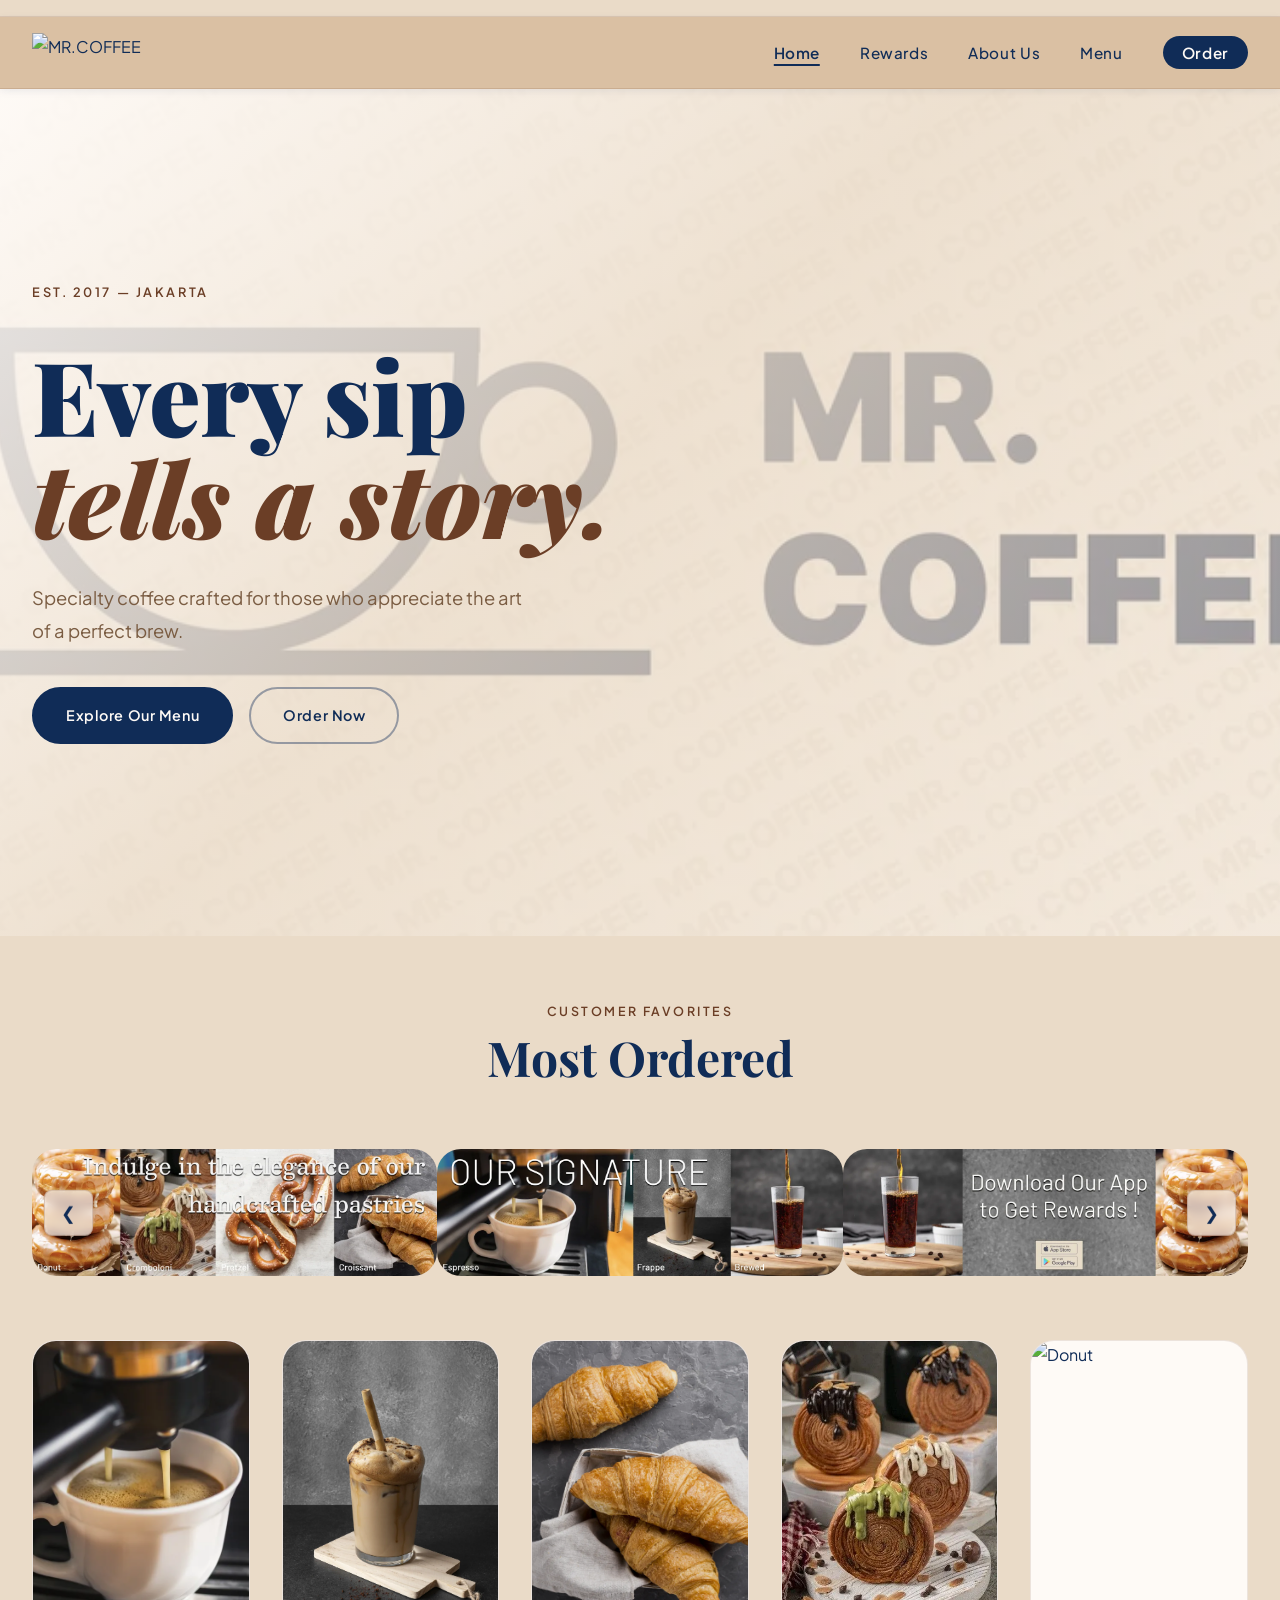
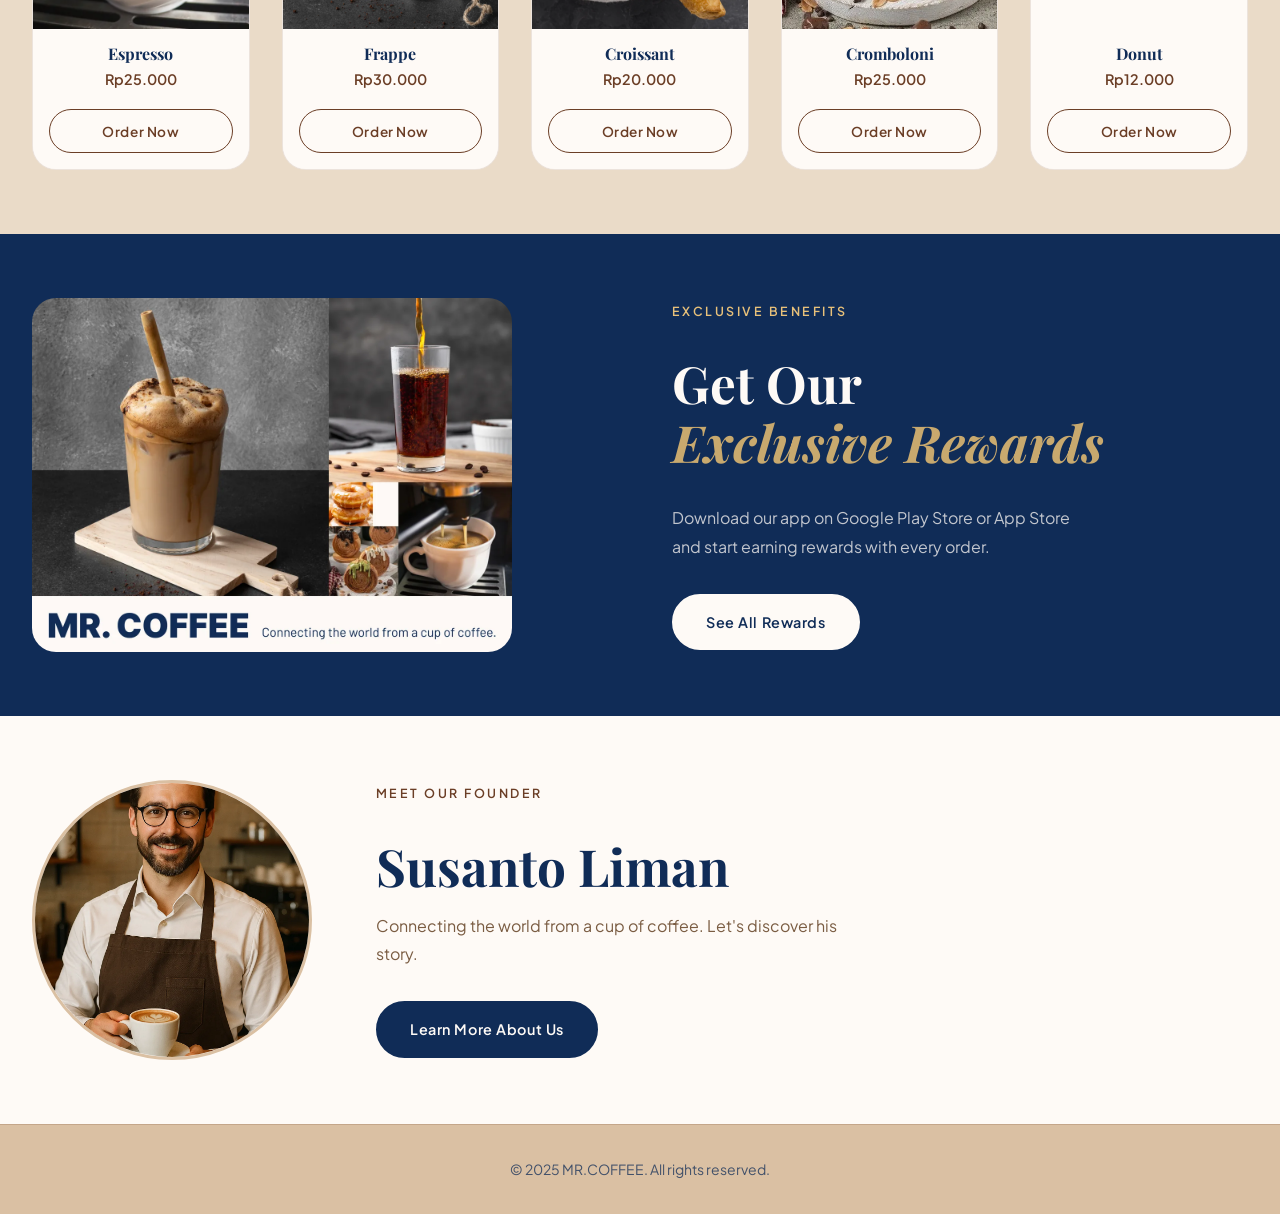
==== commit fc8130af: "fix: bug no picture at deployment" ====
--- a/index.html
+++ b/index.html
@@ -45,7 +45,10 @@
       </div>
     </div>
     <div class="hero__bg">
-      <img src="assets/bannerhome.png" alt="" aria-hidden="true">
+      <picture>
+          <source srcset="assets/bannerhome.webp" type="image/webp">
+          <img src="assets/bannerhome.png" alt="" aria-hidden="true">
+        </picture>
       <div class="hero__bg-overlay"></div>
     </div>
   </section>
@@ -63,14 +66,32 @@
         <button class="nav left">&#10094;</button>
         <div class="slider-track">
           <!-- Duplicate last slide for infinite effect -->
-          <div class="slide"><img src="assets/slidebanner2.png" alt="Banner 4" /></div>
+          <div class="slide"><picture>
+          <source srcset="assets/slidebanner2.webp" type="image/webp">
+          <img src="assets/slidebanner2.png" alt="Banner 4" />
+        </picture></div>
           <!-- Main slides -->
-          <div class="slide"><img src="assets/slidebanner1.png" alt="Banner 1" /></div>
-          <div class="slide"><img src="assets/slidebanner4.png" alt="Banner 2" /></div>
-          <div class="slide"><img src="assets/slidebanner3.png" alt="Banner 3" /></div>
-          <div class="slide"><img src="assets/slidebanner2.png" alt="Banner 4" /></div>
+          <div class="slide"><picture>
+          <source srcset="assets/slidebanner1.webp" type="image/webp">
+          <img src="assets/slidebanner1.png" alt="Banner 1" />
+        </picture></div>
+          <div class="slide"><picture>
+          <source srcset="assets/slidebanner4.webp" type="image/webp">
+          <img src="assets/slidebanner4.png" alt="Banner 2" />
+        </picture></div>
+          <div class="slide"><picture>
+          <source srcset="assets/slidebanner3.webp" type="image/webp">
+          <img src="assets/slidebanner3.png" alt="Banner 3" />
+        </picture></div>
+          <div class="slide"><picture>
+          <source srcset="assets/slidebanner2.webp" type="image/webp">
+          <img src="assets/slidebanner2.png" alt="Banner 4" />
+        </picture></div>
           <!-- Duplicate first slide for infinite effect -->
-          <div class="slide"><img src="assets/slidebanner1.png" alt="Banner 1" /></div>
+          <div class="slide"><picture>
+          <source srcset="assets/slidebanner1.webp" type="image/webp">
+          <img src="assets/slidebanner1.png" alt="Banner 1" />
+        </picture></div>
         </div>
         <button class="nav right">&#10095;</button>
       </div>
@@ -79,7 +100,10 @@
       <div class="product-list">
         <div class="product-card" data-category="espresso">
           <div class="product-card__img-wrap">
-            <img src="assets/coffee-with-frothing-pouring-from-espresso-machine.jpg" alt="Espresso">
+            <picture>
+          <source srcset="assets/coffee-with-frothing-pouring-from-espresso-machine.webp" type="image/webp">
+          <img src="assets/coffee-with-frothing-pouring-from-espresso-machine.jpg" alt="Espresso">
+        </picture>
           </div>
           <div class="product-card__body">
             <h4>Espresso</h4>
@@ -90,7 +114,10 @@
 
         <div class="product-card" data-category="frappe">
           <div class="product-card__img-wrap">
-            <img src="assets/aromatic-frappuccino-table.jpg" alt="Frappe">
+            <picture>
+          <source srcset="assets/aromatic-frappuccino-table.webp" type="image/webp">
+          <img src="assets/aromatic-frappuccino-table.jpg" alt="Frappe">
+        </picture>
           </div>
           <div class="product-card__body">
             <h4>Frappe</h4>
@@ -101,7 +128,10 @@
 
         <div class="product-card" data-category="bread">
           <div class="product-card__img-wrap">
-            <img src="assets/french-croissants-cardboard-box-cloth.jpg" alt="Croissant">
+            <picture>
+          <source srcset="assets/french-croissants-cardboard-box-cloth.webp" type="image/webp">
+          <img src="assets/french-croissants-cardboard-box-cloth.jpg" alt="Croissant">
+        </picture>
           </div>
           <div class="product-card__body">
             <h4>Croissant</h4>
@@ -112,7 +142,10 @@
 
         <div class="product-card" data-category="bread">
           <div class="product-card__img-wrap">
-            <img src="assets/cromboloni.jpg" alt="Cromboloni">
+            <picture>
+          <source srcset="assets/cromboloni.webp" type="image/webp">
+          <img src="assets/cromboloni.jpg" alt="Cromboloni">
+        </picture>
           </div>
           <div class="product-card__body">
             <h4>Cromboloni</h4>
@@ -123,7 +156,10 @@
 
         <div class="product-card" data-category="bread">
           <div class="product-card__img-wrap">
-            <img src="assets/Maple Glazed Donuts [1_5 Hours] – Chasety.jpg" alt="Donut">
+            <picture>
+          <source srcset="assets/Maple Glazed Donuts [1_5 Hours] – Chasety.webp" type="image/webp">
+          <img src="assets/Maple Glazed Donuts [1_5 Hours] – Chasety.jpg" alt="Donut">
+        </picture>
           </div>
           <div class="product-card__body">
             <h4>Donut</h4>
@@ -139,7 +175,10 @@
   <section class="rewards-highlight">
     <div class="rewards-highlight__inner container">
       <div class="rewards-highlight__image reveal">
-        <img src="assets/reward-section.png" alt="Rewards App">
+        <picture>
+          <source srcset="assets/reward-section.webp" type="image/webp">
+          <img src="assets/reward-section.png" alt="Rewards App">
+        </picture>
       </div>
       <div class="rewards-highlight__content reveal">
         <p class="section-eyebrow">Exclusive Benefits</p>
@@ -155,7 +194,10 @@
     <div class="container">
       <div class="ceo-teaser__inner reveal">
         <div class="ceo-teaser__image">
+          <picture>
+          <source srcset="assets/cafeownerimg.webp" type="image/webp">
           <img src="assets/cafeownerimg.png" alt="Susanto Liman — Founder of MR.COFFEE">
+        </picture>
         </div>
         <div class="ceo-teaser__content">
           <p class="section-eyebrow">Meet Our Founder</p>
@@ -172,7 +214,10 @@
        script.js doesn't actually read these, but kept for safety.
        ============================================================ -->
   <section class="ceo" style="display:none" aria-hidden="true">
-    <img src="assets/cafeownerimg.png" alt="CEO">
+    <picture>
+          <source srcset="assets/cafeownerimg.webp" type="image/webp">
+          <img src="assets/cafeownerimg.png" alt="CEO">
+        </picture>
     <h4>Susanto Liman</h4>
     <p>Connecting the world from a cup of coffee.</p>
     <a href="aboutpage.html" class="btn-au">Learn More About Us</a>
